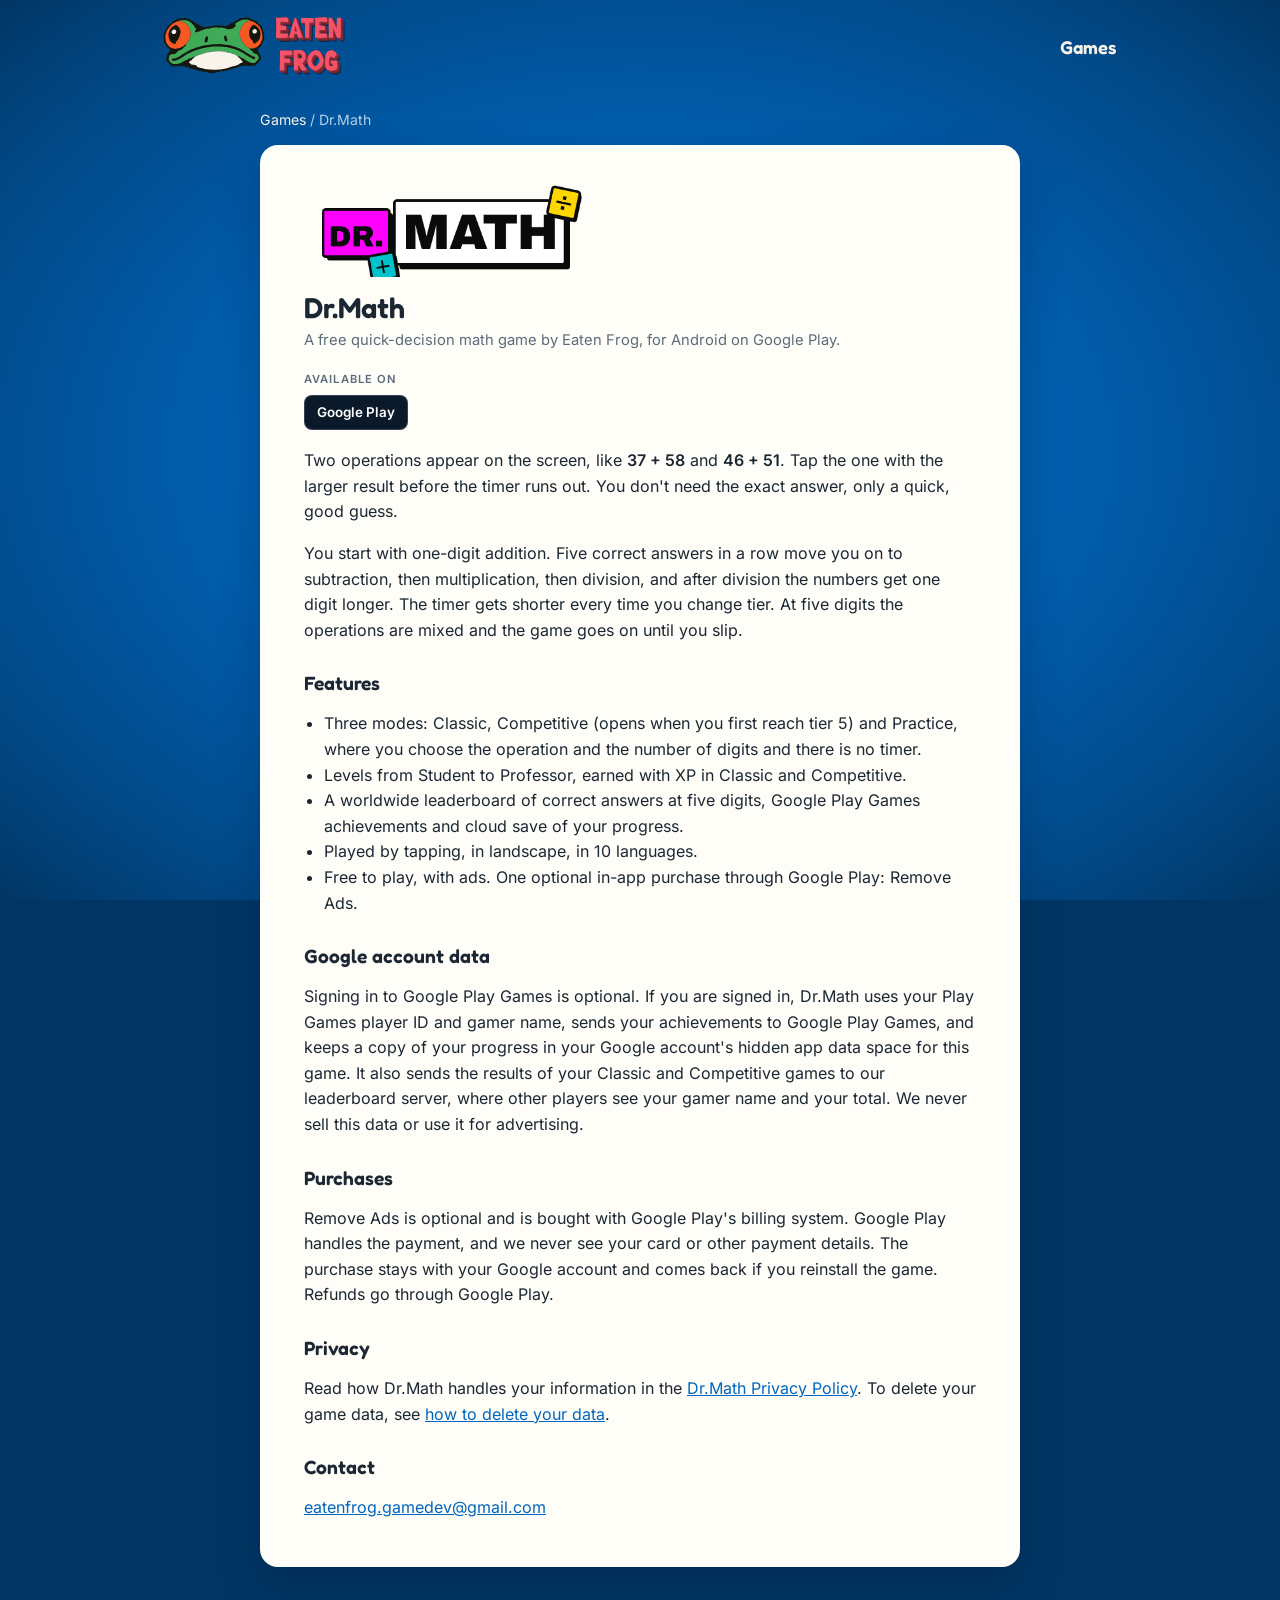
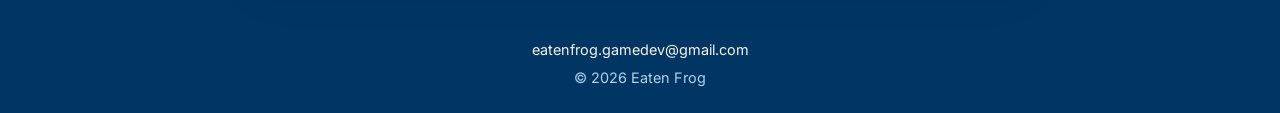
==== dr-math/index.html @ c893702e "Add the Dr.Math game page, privacy policy and logo on the games list Co-Authored-By: Claude Opus 5.5" ====
<!doctype html>
<html lang="en">
<head>
  <meta charset="utf-8">
  <meta name="viewport" content="width=device-width, initial-scale=1">
  <title>Dr.Math</title>
  <meta name="description" content="Dr.Math, a free quick-decision math game by Eaten Frog for Android, on Google Play.">
  <link rel="icon" href="../assets/favicon.svg?v=2" type="image/svg+xml">
  <link rel="stylesheet" href="../style.css?v=7">
</head>
<body>
  <header class="site-head">
    <a class="brand" href="../"><img src="../assets/logo.svg" alt="Eaten Frog home" width="884" height="312"></a>
    <a class="games-link" href="../games/">Games</a>
  </header>
  <main class="doc">
    <nav class="crumb" aria-label="Breadcrumb"><a href="../games/">Games</a> / Dr.Math</nav>
    <article>
      <img class="doc-logo" src="../assets/games/dr-math-logo.png" alt="" width="880" height="320">
      <h1>Dr.Math</h1>
      <p class="updated">A free quick-decision math game by Eaten Frog, for Android on Google Play.</p>
      <div class="platforms">
        <span class="label">Available on</span>
        <ul>
          <!-- When the store address is known, use: <li><a class="platform" href="STORE_URL">Google Play</a></li> -->
          <li><span class="platform">Google Play</span></li>
        </ul>
      </div>

      <p>Two operations appear on the screen, like <strong>37 + 58</strong> and <strong>46 + 51</strong>. Tap the one with the larger result before the timer runs out. You don't need the exact answer, only a quick, good guess.</p>
      <p>You start with one-digit addition. Five correct answers in a row move you on to subtraction, then multiplication, then division, and after division the numbers get one digit longer. The timer gets shorter every time you change tier. At five digits the operations are mixed and the game goes on until you slip.</p>

      <h2>Features</h2>
      <ul>
        <li>Three modes: Classic, Competitive (opens when you first reach tier 5) and Practice, where you choose the operation and the number of digits and there is no timer.</li>
        <li>Levels from Student to Professor, earned with XP in Classic and Competitive.</li>
        <li>A worldwide leaderboard of correct answers at five digits, Google Play Games achievements and cloud save of your progress.</li>
        <li>Played by tapping, in landscape, in 10 languages.</li>
        <li>Free to play, with ads. One optional in-app purchase through Google Play: Remove Ads.</li>
      </ul>

      <h2>Google account data</h2>
      <p>Signing in to Google Play Games is optional. If you are signed in, Dr.Math uses your Play Games player ID and gamer name, sends your achievements to Google Play Games, and keeps a copy of your progress in your Google account's hidden app data space for this game. It also sends the results of your Classic and Competitive games to our leaderboard server, where other players see your gamer name and your total. We never sell this data or use it for advertising.</p>

      <h2>Purchases</h2>
      <p>Remove Ads is optional and is bought with Google Play's billing system. Google Play handles the payment, and we never see your card or other payment details. The purchase stays with your Google account and comes back if you reinstall the game. Refunds go through Google Play.</p>

      <h2>Privacy</h2>
      <p>Read how Dr.Math handles your information in the <a href="privacy/">Dr.Math Privacy Policy</a>. To delete your game data, see <a href="privacy/#delete-data">how to delete your data</a>.</p>

      <h2>Contact</h2>
      <p><a href="mailto:eatenfrog.gamedev@gmail.com">eatenfrog.gamedev@gmail.com</a></p>
    </article>
  </main>
  <footer>
    <a href="mailto:eatenfrog.gamedev@gmail.com">eatenfrog.gamedev@gmail.com</a>
    <span>© 2026 Eaten Frog</span>
  </footer>
</body>
</html>
---- style.css ----
/* Fonts are served from this site, not from a third party. */
@font-face{font-family:"Fredoka";font-weight:600;font-display:swap;src:url("assets/fonts/fredoka-latin-600-normal.woff2") format("woff2")}
@font-face{font-family:"Fredoka";font-weight:700;font-display:swap;src:url("assets/fonts/fredoka-latin-700-normal.woff2") format("woff2")}
@font-face{font-family:"Inter";font-weight:400;font-display:swap;src:url("assets/fonts/inter-latin-400-normal.woff2") format("woff2")}
@font-face{font-family:"Inter";font-weight:600;font-display:swap;src:url("assets/fonts/inter-latin-600-normal.woff2") format("woff2")}

:root{
  --bg:#013664; --blue:#0166bd; --fg:#f8f3eb; --muted:#b4d0ea;
  --glass:rgba(255,255,255,.08); --glass-line:rgba(255,255,255,.18);
  --paper:#fffdf8; --paper-ink:#1b2733; --paper-muted:#5b6b7a;
  --font:"Inter",system-ui,-apple-system,"Segoe UI",Roboto,sans-serif;
  --display:"Fredoka",var(--font);
}
*{box-sizing:border-box}
html,body{height:100%}
body{margin:0;display:flex;flex-direction:column;font-family:var(--font);line-height:1.55;color:var(--fg);
  background:var(--bg) radial-gradient(ellipse farthest-corner at center,
    #0166bd 0%,#0166bc 10%,#0165ba 20%,#0163b7 30%,#0160b1 40%,#015caa 50%,
    #0156a0 60%,#015094 70%,#014987 80%,#014077 90%,#013664 100%) fixed}
a{color:inherit}
:focus-visible{outline:3px solid #f45267;outline-offset:3px;border-radius:6px}

/* Top bar: small logo on the left (inner pages), Games link on the right */
.site-head{display:flex;align-items:center;justify-content:space-between;gap:12px;
  width:100%;max-width:992px;margin:0 auto;padding:14px 16px}
.home .site-head{max-width:none;justify-content:flex-end;padding:18px 24px}
.brand{display:block;border-radius:8px;transition:transform .15s}
.brand:hover{transform:scale(1.04)}
.brand img{display:block;width:clamp(130px,22vw,190px);height:auto}
.games-link{font:600 1.15rem/1 var(--display);text-decoration:none;padding:8px 4px;
  text-underline-offset:6px;text-decoration-thickness:2px}
.games-link:hover,.games-link[aria-current="page"]{text-decoration:underline}
@media (prefers-reduced-motion:reduce){.brand{transition:none}.brand:hover{transform:none}}

/* Home */
.home main{flex:1;display:flex;align-items:center;justify-content:center;padding:24px}
.home h1{margin:0}
.home h1 img{display:block;width:min(720px,88vw);height:auto}

footer{margin-top:auto;display:flex;flex-direction:column;align-items:center;gap:6px;padding:24px 16px;
  font-size:.9rem;color:var(--muted);text-align:center}
footer a{color:var(--fg);text-decoration:none}
footer a:hover{text-decoration:underline}

/* Games page */
.games{width:100%;max-width:992px;margin:0 auto;padding:22px 16px 48px;display:flex;flex-direction:column;gap:14px}
.games h1{font:700 clamp(1.8rem,4vw,2.4rem)/1.1 var(--display);margin:0 0 6px}
.game{display:grid;grid-template-columns:minmax(0,1.1fr) minmax(0,1fr) minmax(0,1.2fr);gap:14px 24px;align-items:center;
  background:var(--glass);border:1px solid var(--glass-line);border-radius:18px;padding:18px 20px}
.game h2{font:600 1.3rem/1.15 var(--display);margin:0}
.game .what{margin:2px 0 0;font-size:.9rem;color:var(--muted)}
.game-links{display:flex;flex-wrap:wrap;gap:8px}
.game-links a{flex:1 1 auto;text-align:center;padding:9px 14px;border-radius:10px;font-size:.92rem;font-weight:600;
  white-space:nowrap;text-decoration:none;background:var(--glass);border:1px solid var(--glass-line)}
.game-links a:hover{background:rgba(255,255,255,.16)}
.game-links a.main{background:var(--paper);border-color:var(--paper);color:var(--bg)}
.game-links a.main:hover{background:#fff}
.platforms{display:flex;flex-direction:column;gap:6px}
.platforms .label,.doc .platforms .label{font-size:.7rem;font-weight:600;letter-spacing:.1em;text-transform:uppercase;color:var(--muted)}
.platforms ul{list-style:none;margin:0;padding:0;display:flex;flex-wrap:wrap;gap:6px}
.platform{display:inline-block;padding:6px 12px;border-radius:8px;font-size:.84rem;font-weight:600;white-space:nowrap;
  text-decoration:none;background:#0b1a2b;color:#fff;border:1px solid var(--glass-line)}
a.platform:hover{background:#16304d}
/* Optional game logo, in the first column on a light tile so dark outlines stay visible */
.game.has-logo{grid-template-columns:160px minmax(0,1fr) minmax(0,1fr) minmax(0,1.1fr)}
.game-logo{display:block;background:var(--paper);border-radius:12px;padding:8px 10px;transition:transform .15s}
.game-logo:hover{transform:scale(1.03)}
.game-logo img{display:block;width:100%;height:auto}
@media (prefers-reduced-motion:reduce){.game-logo{transition:none}.game-logo:hover{transform:none}}
@media (max-width:820px){.game,.game.has-logo{grid-template-columns:minmax(0,1fr)}.game-logo{max-width:220px}}

/* Document pages (game page, privacy policy) */
.crumb{font-size:.88rem;color:var(--muted);padding:6px 0 14px}
.crumb a{color:var(--fg);text-decoration:none}
.crumb a:hover{text-decoration:underline}
main.doc{flex:1;display:block;width:100%;max-width:792px;margin:0 auto;padding:8px 16px 24px}
.doc article{background:var(--paper);color:var(--paper-ink);border-radius:18px;padding:30px clamp(20px,4vw,44px);margin-bottom:24px;
  line-height:1.6;scroll-margin-top:16px;box-shadow:0 18px 40px rgba(0,20,50,.28)}
.doc h1{font:600 1.8rem/1.2 var(--display);margin:0 0 4px}
.doc h2{font:600 1.2rem/1.25 var(--display);margin:28px 0 6px;scroll-margin-top:16px}
.doc h3{font-size:1rem;margin:20px 0 6px;scroll-margin-top:16px}
.doc .updated{color:var(--paper-muted);margin:0 0 18px;font-size:.92rem}
.doc .summary{background:#eef5fc;border-left:4px solid var(--blue);padding:12px 16px;border-radius:8px}
.doc ul{padding-left:1.25em}
.doc article a:not(.platform){color:var(--blue);overflow-wrap:anywhere}
.doc .platforms{margin:0 0 18px}
.doc .platforms .label{color:var(--paper-muted)}
.doc .platforms ul{padding:0}
.doc-logo{display:block;width:min(280px,70%);height:auto;margin:0 0 14px}
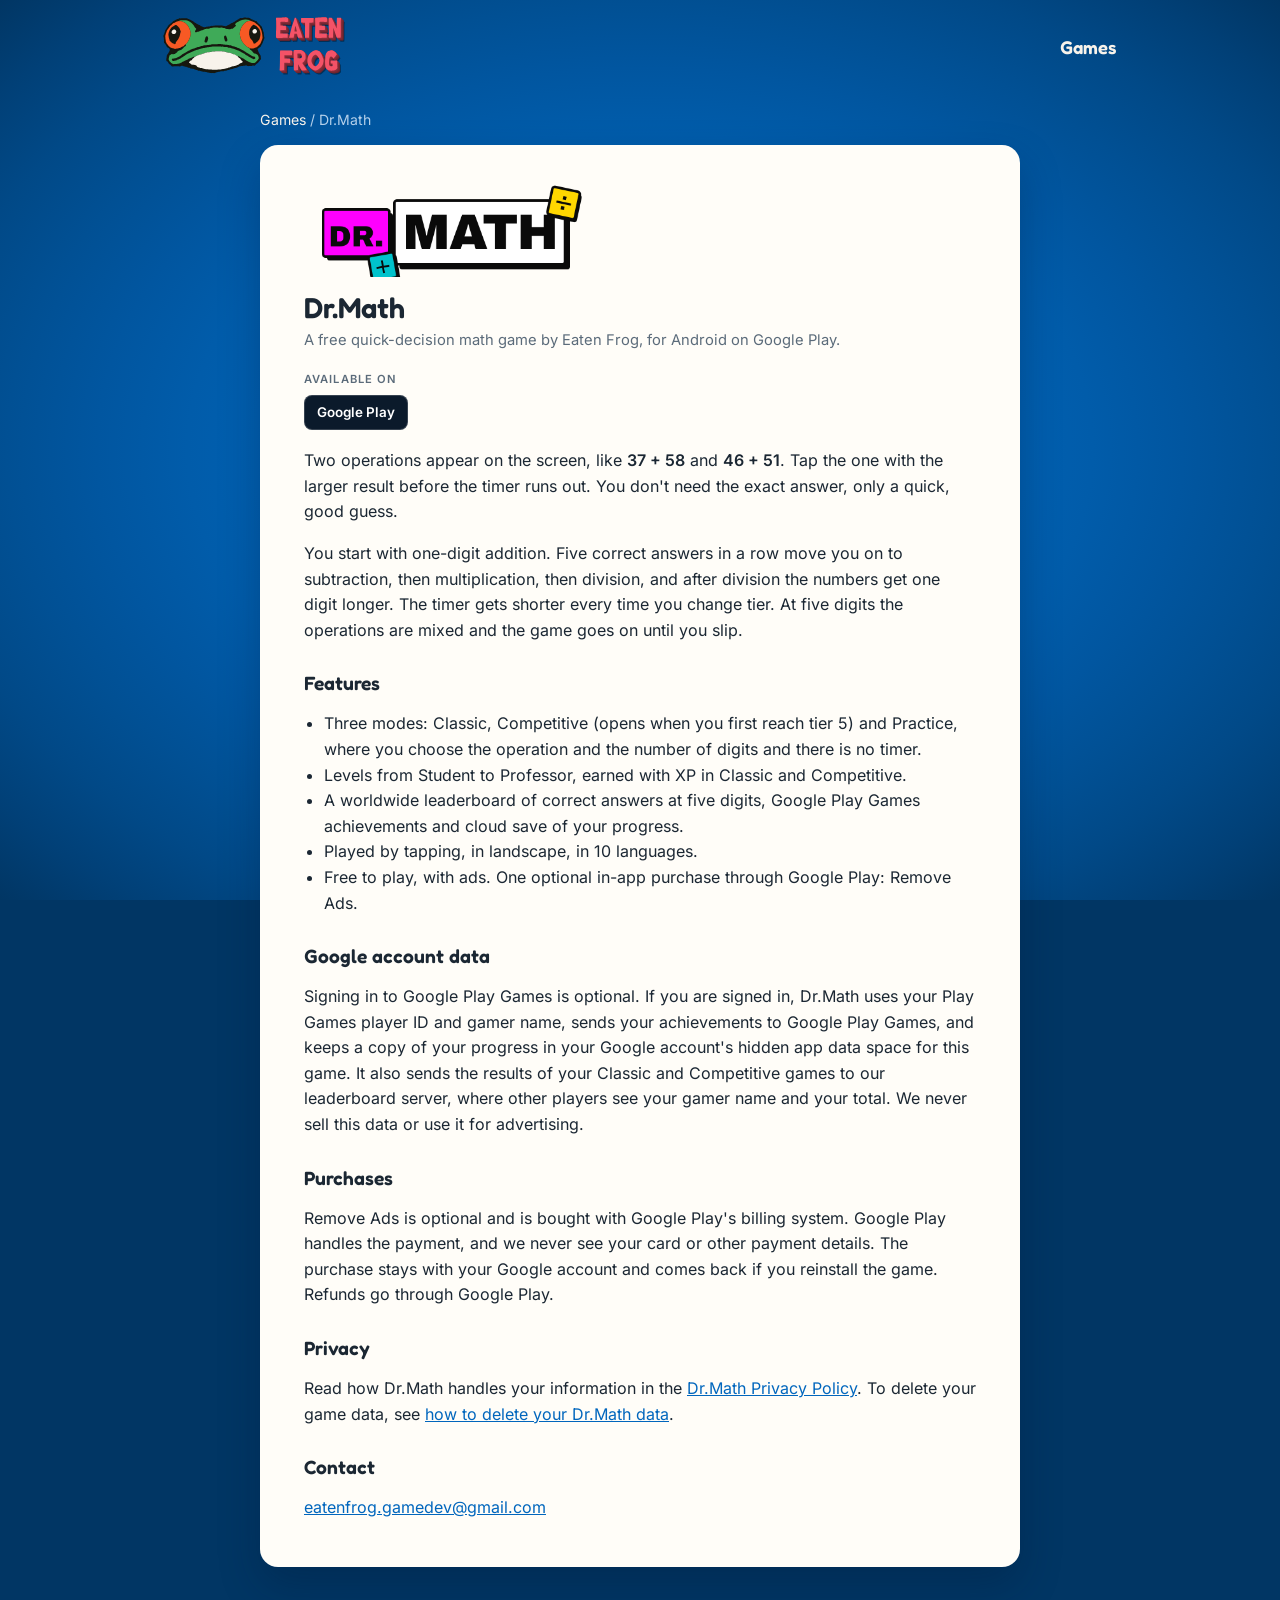
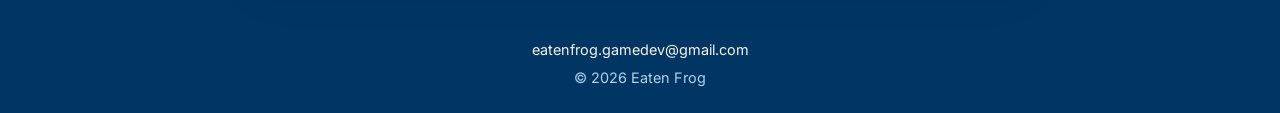
==== commit 6251d83f: "Update the Dr.Math privacy policy for classic score boards, coin packs and the full cloud save, and " ====
--- a/dr-math/index.html
+++ b/dr-math/index.html
@@ -6,7 +6,7 @@
   <title>Dr.Math</title>
   <meta name="description" content="Dr.Math, a free quick-decision math game by Eaten Frog for Android, on Google Play.">
   <link rel="icon" href="../assets/favicon.svg?v=2" type="image/svg+xml">
-  <link rel="stylesheet" href="../style.css?v=7">
+  <link rel="stylesheet" href="../style.css?v=8">
 </head>
 <body>
   <header class="site-head">
@@ -46,7 +46,7 @@
       <p>Remove Ads is optional and is bought with Google Play's billing system. Google Play handles the payment, and we never see your card or other payment details. The purchase stays with your Google account and comes back if you reinstall the game. Refunds go through Google Play.</p>
 
       <h2>Privacy</h2>
-      <p>Read how Dr.Math handles your information in the <a href="privacy/">Dr.Math Privacy Policy</a>. To delete your game data, see <a href="privacy/#delete-data">how to delete your data</a>.</p>
+      <p>Read how Dr.Math handles your information in the <a href="privacy/">Dr.Math Privacy Policy</a>. To delete your game data, see <a href="delete-data/">how to delete your Dr.Math data</a>.</p>
 
       <h2>Contact</h2>
       <p><a href="mailto:eatenfrog.gamedev@gmail.com">eatenfrog.gamedev@gmail.com</a></p>
--- a/style.css
+++ b/style.css
@@ -42,32 +42,41 @@
 footer a{color:var(--fg);text-decoration:none}
 footer a:hover{text-decoration:underline}
 
-/* Games page */
-.games{width:100%;max-width:992px;margin:0 auto;padding:22px 16px 48px;display:flex;flex-direction:column;gap:14px}
-.games h1{font:700 clamp(1.8rem,4vw,2.4rem)/1.1 var(--display);margin:0 0 6px}
-.game{display:grid;grid-template-columns:minmax(0,1.1fr) minmax(0,1fr) minmax(0,1.2fr);gap:14px 24px;align-items:center;
-  background:var(--glass);border:1px solid var(--glass-line);border-radius:18px;padding:18px 20px}
-.game h2{font:600 1.3rem/1.15 var(--display);margin:0}
-.game .what{margin:2px 0 0;font-size:.9rem;color:var(--muted)}
-.game-links{display:flex;flex-wrap:wrap;gap:8px}
-.game-links a{flex:1 1 auto;text-align:center;padding:9px 14px;border-radius:10px;font-size:.92rem;font-weight:600;
-  white-space:nowrap;text-decoration:none;background:var(--glass);border:1px solid var(--glass-line)}
-.game-links a:hover{background:rgba(255,255,255,.16)}
-.game-links a.main{background:var(--paper);border-color:var(--paper);color:var(--bg)}
-.game-links a.main:hover{background:#fff}
+/* Games page: one tile per game, side by side */
+.games{width:100%;max-width:992px;margin:0 auto;padding:14px 16px 56px}
+.games h1{font:700 clamp(2.1rem,5vw,3rem)/1.05 var(--display);margin:0 0 22px}
+.game-grid{display:grid;grid-template-columns:repeat(auto-fit,minmax(min(100%,340px),1fr));gap:22px}
+.game{display:flex;flex-direction:column;overflow:hidden;background:#0a2947;border:1px solid var(--glass-line);
+  border-radius:24px;box-shadow:0 18px 40px rgba(0,20,50,.3)}
+/* Logo on the game's own dark color. Set the color with style="--stage:#..." on the article. */
+.game-stage{position:relative;display:block;aspect-ratio:16/9;background:var(--stage,#12304f)}
+.game-stage::after{content:"";position:absolute;inset:0;pointer-events:none;
+  background:radial-gradient(ellipse at 50% 40%,rgba(255,255,255,.16),transparent 65%)}
+.game-stage img{position:absolute;z-index:1;inset:14% 12%;width:76%;height:72%;object-fit:contain;transition:transform .2s}
+.game-stage:hover img{transform:scale(1.04)}
+@media (prefers-reduced-motion:reduce){.game-stage img{transition:none}.game-stage:hover img{transform:none}}
+.game-body{flex:1;display:flex;flex-direction:column;gap:6px;padding:20px 22px}
+.game h2{font:700 1.6rem/1.1 var(--display);margin:0}
+.game .what{margin:0;font-size:.95rem;color:var(--muted)}
+.game .desc{margin:6px 0 12px;font-size:.94rem;color:var(--muted)}
+.stores{list-style:none;margin:auto 0 0;padding:0;display:flex;flex-wrap:wrap;gap:8px}
+.store{display:inline-flex;flex-direction:column;justify-content:center;min-width:128px;padding:7px 16px 8px;border-radius:11px;
+  line-height:1.15;text-decoration:none;background:#11130d;color:#fff;border:1px solid rgba(255,255,255,.3)}
+.store small{font-size:.6rem;letter-spacing:.09em;text-transform:uppercase;opacity:.8}
+.store b{font:600 1.05rem/1.15 var(--display)}
+a.store:hover{background:#2a2d22}
+.game-links{display:grid;grid-template-columns:1fr 1fr;border-top:1px solid var(--glass-line)}
+.game-links a{padding:14px 8px;text-align:center;font-size:.94rem;font-weight:600;text-decoration:none}
+.game-links a+a{border-left:1px solid var(--glass-line)}
+.game-links a:hover{background:var(--glass)}
+
+/* Platform labels on the game pages */
 .platforms{display:flex;flex-direction:column;gap:6px}
 .platforms .label,.doc .platforms .label{font-size:.7rem;font-weight:600;letter-spacing:.1em;text-transform:uppercase;color:var(--muted)}
 .platforms ul{list-style:none;margin:0;padding:0;display:flex;flex-wrap:wrap;gap:6px}
 .platform{display:inline-block;padding:6px 12px;border-radius:8px;font-size:.84rem;font-weight:600;white-space:nowrap;
   text-decoration:none;background:#0b1a2b;color:#fff;border:1px solid var(--glass-line)}
 a.platform:hover{background:#16304d}
-/* Optional game logo, in the first column on a light tile so dark outlines stay visible */
-.game.has-logo{grid-template-columns:160px minmax(0,1fr) minmax(0,1fr) minmax(0,1.1fr)}
-.game-logo{display:block;background:var(--paper);border-radius:12px;padding:8px 10px;transition:transform .15s}
-.game-logo:hover{transform:scale(1.03)}
-.game-logo img{display:block;width:100%;height:auto}
-@media (prefers-reduced-motion:reduce){.game-logo{transition:none}.game-logo:hover{transform:none}}
-@media (max-width:820px){.game,.game.has-logo{grid-template-columns:minmax(0,1fr)}.game-logo{max-width:220px}}
 
 /* Document pages (game page, privacy policy) */
 .crumb{font-size:.88rem;color:var(--muted);padding:6px 0 14px}
